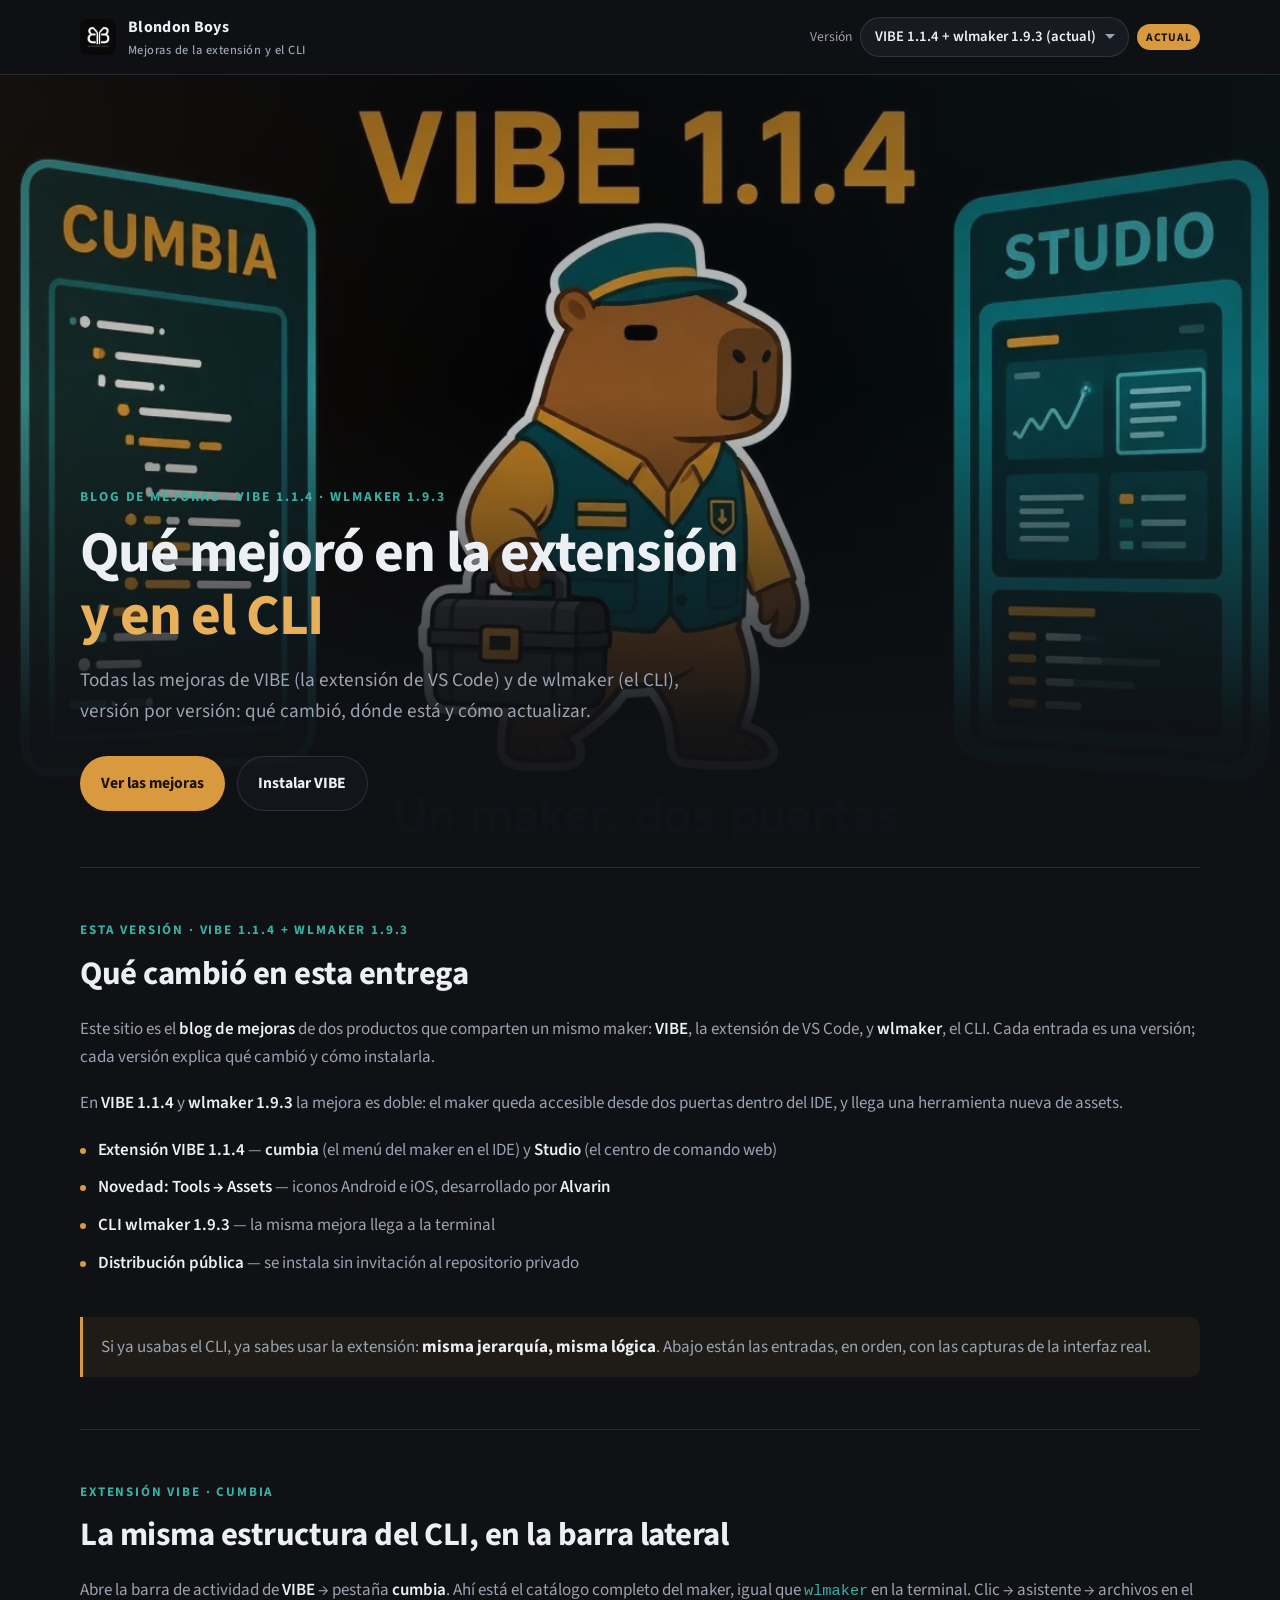
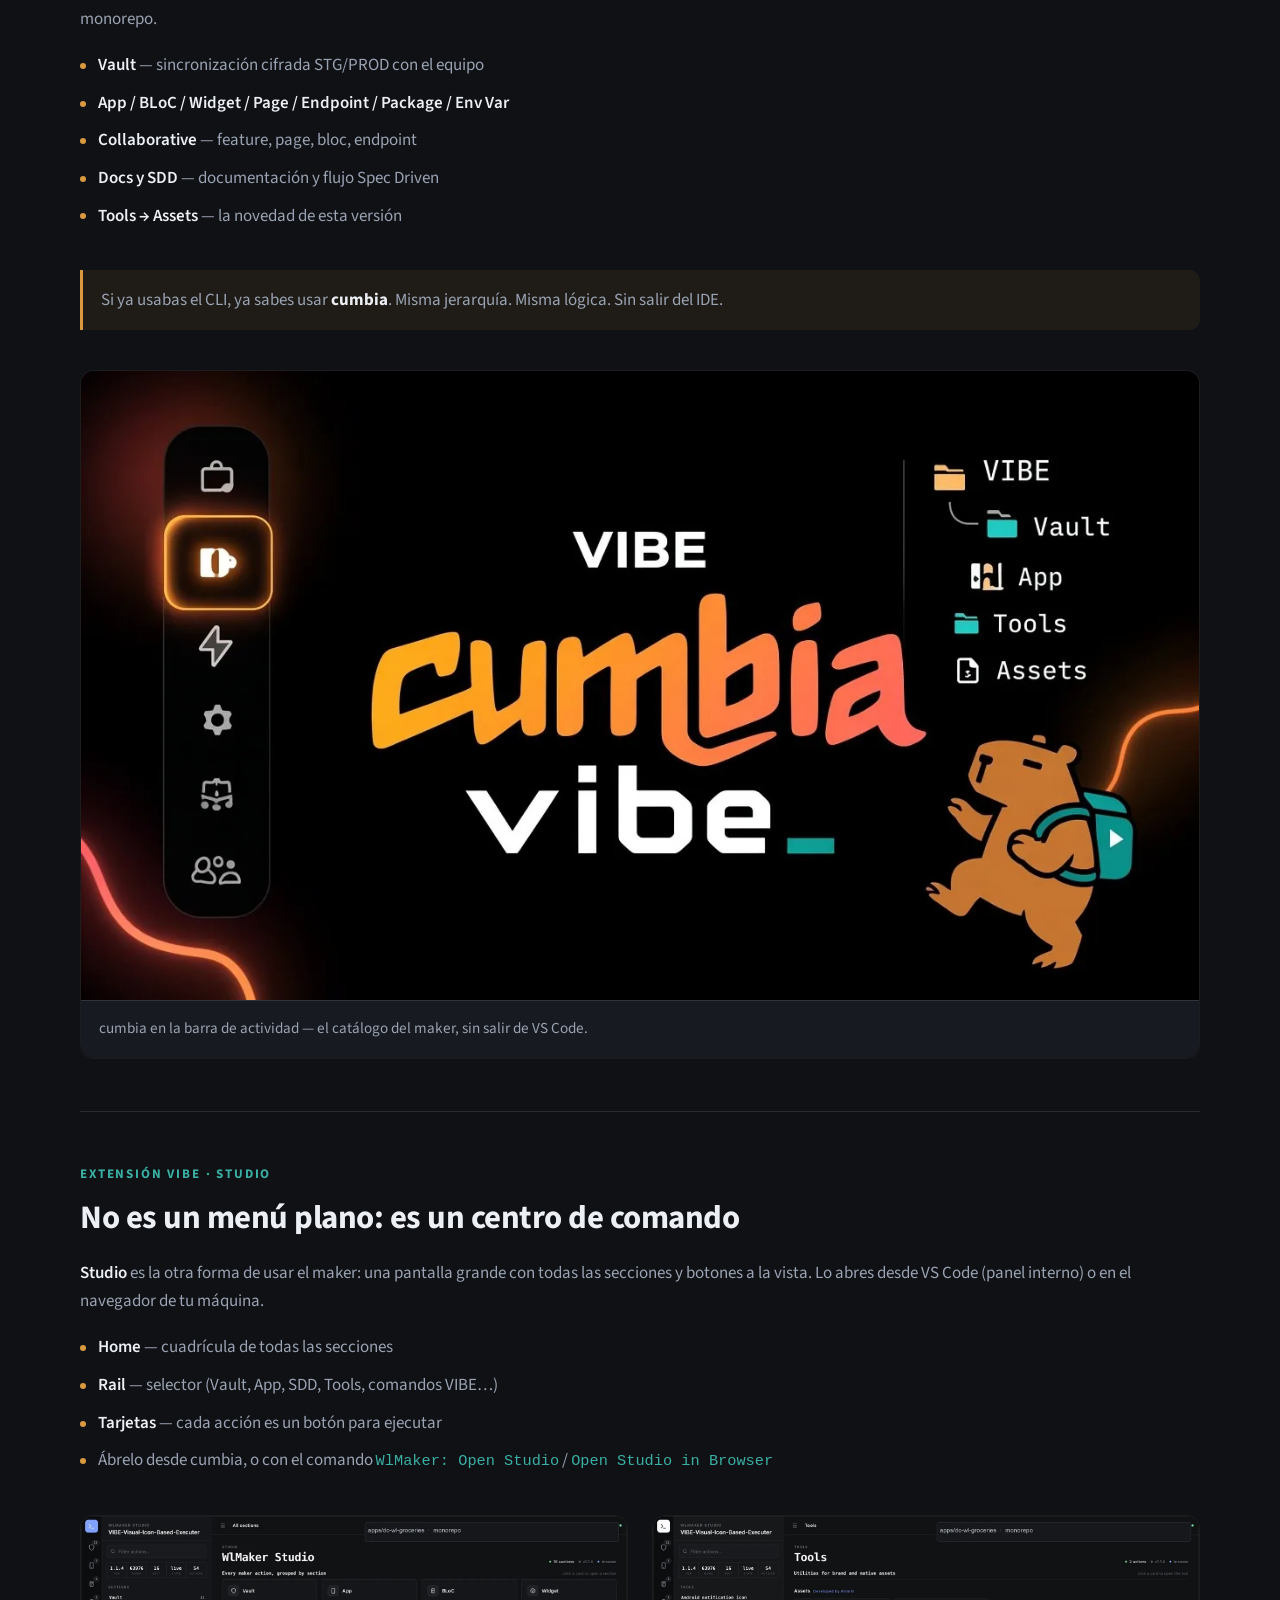
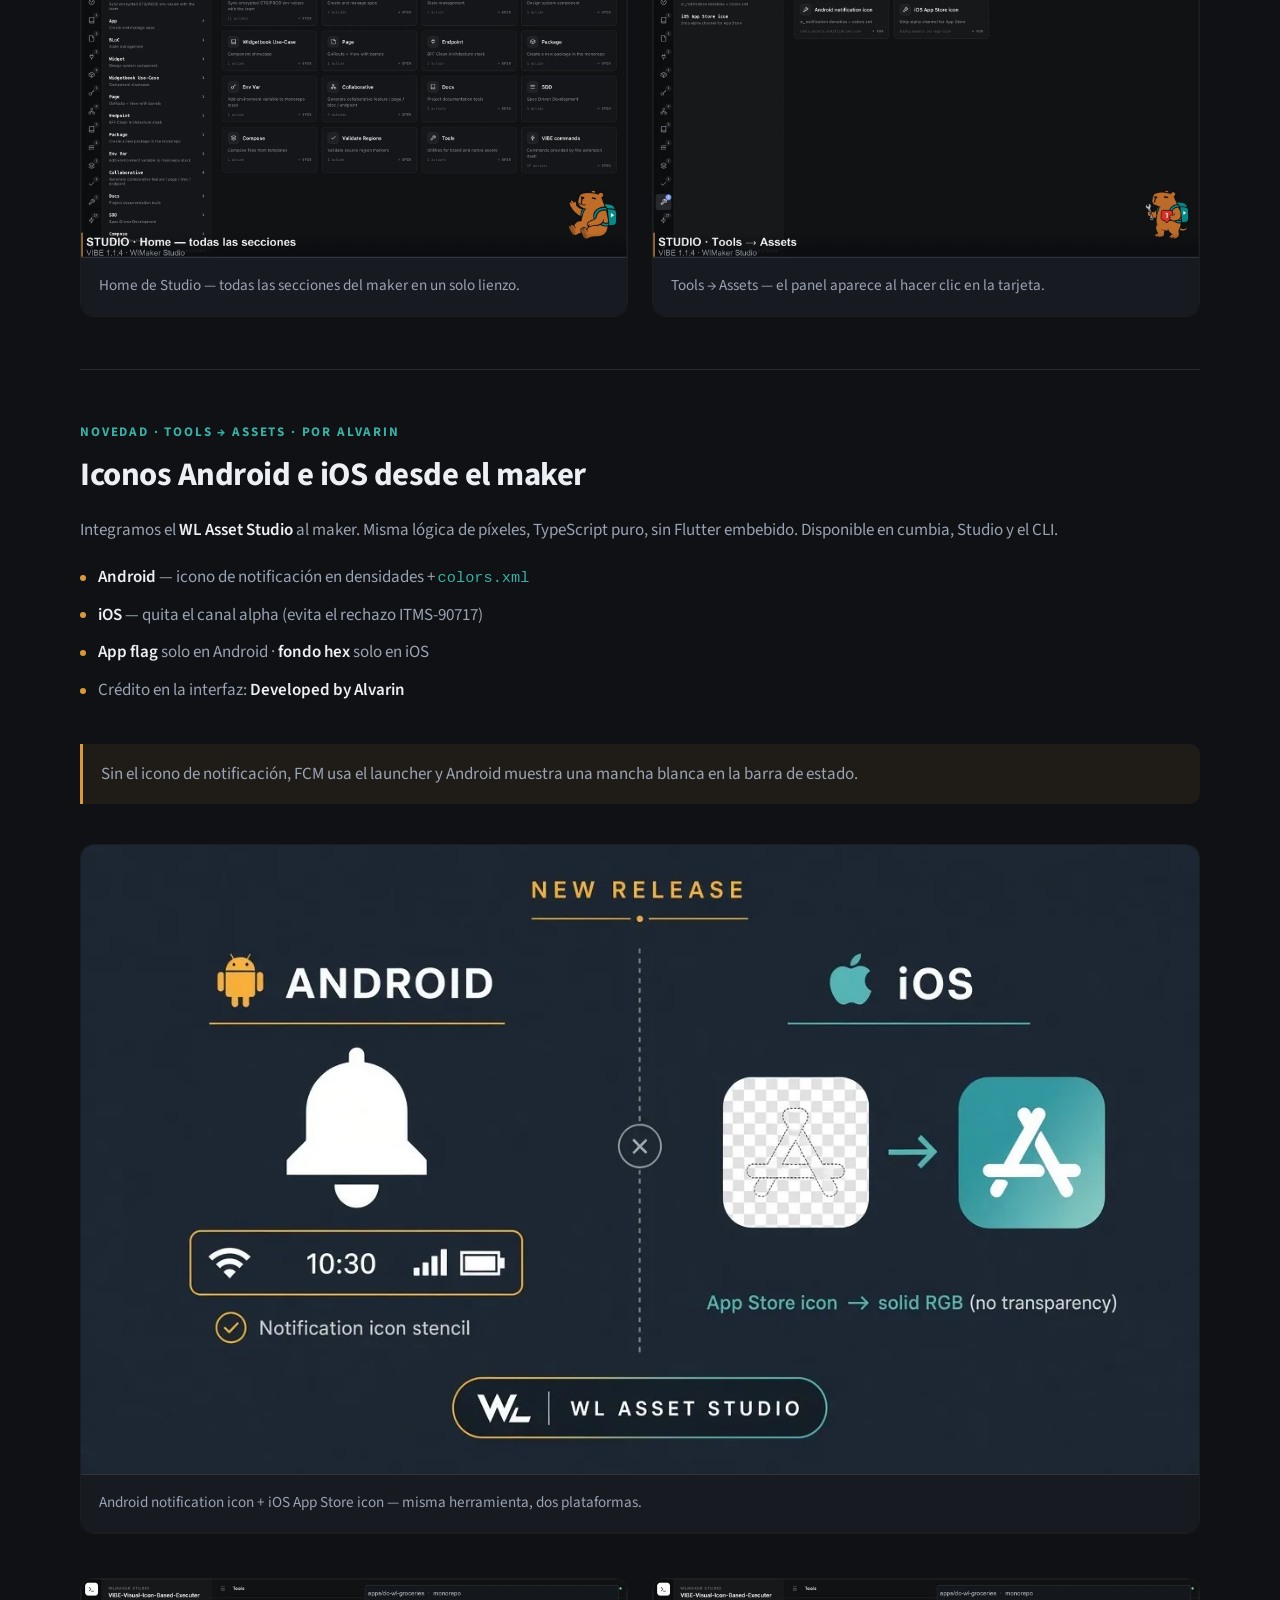
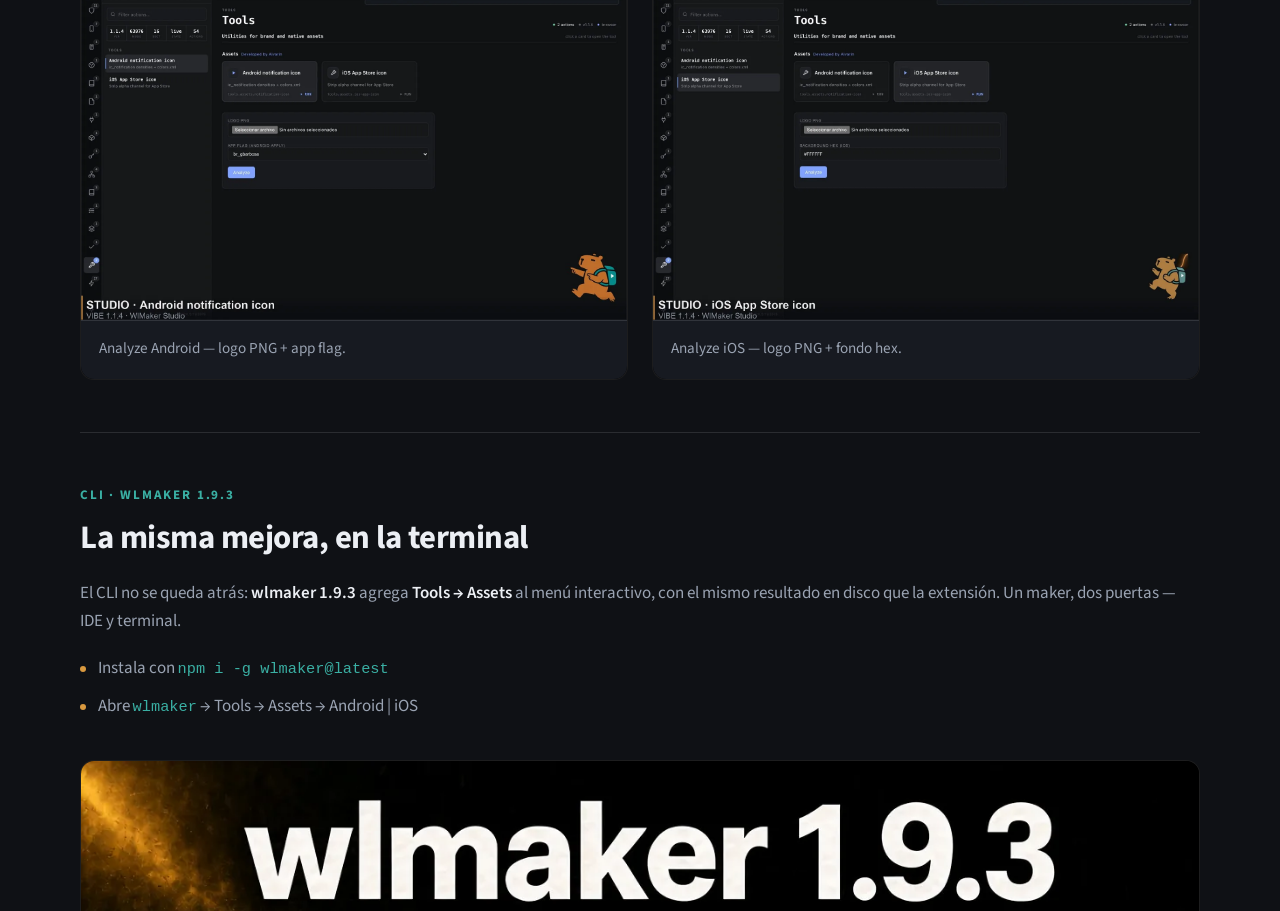
==== docs/index.html @ 05b97b45 "docs: publish launch page (1.1.4)" ====
<!doctype html>
<html lang="es">
<head>
  <meta charset="utf-8" />
  <title>VIBE — mejoras de la extensión y el CLI</title>
  <meta http-equiv="refresh" content="0; url=1.1.4/" />
  <link rel="canonical" href="1.1.4/" />
</head>
<body>
  <p>Ir a la <a href="1.1.4/">última versión (1.1.4)</a>.</p>
</body>
</html>
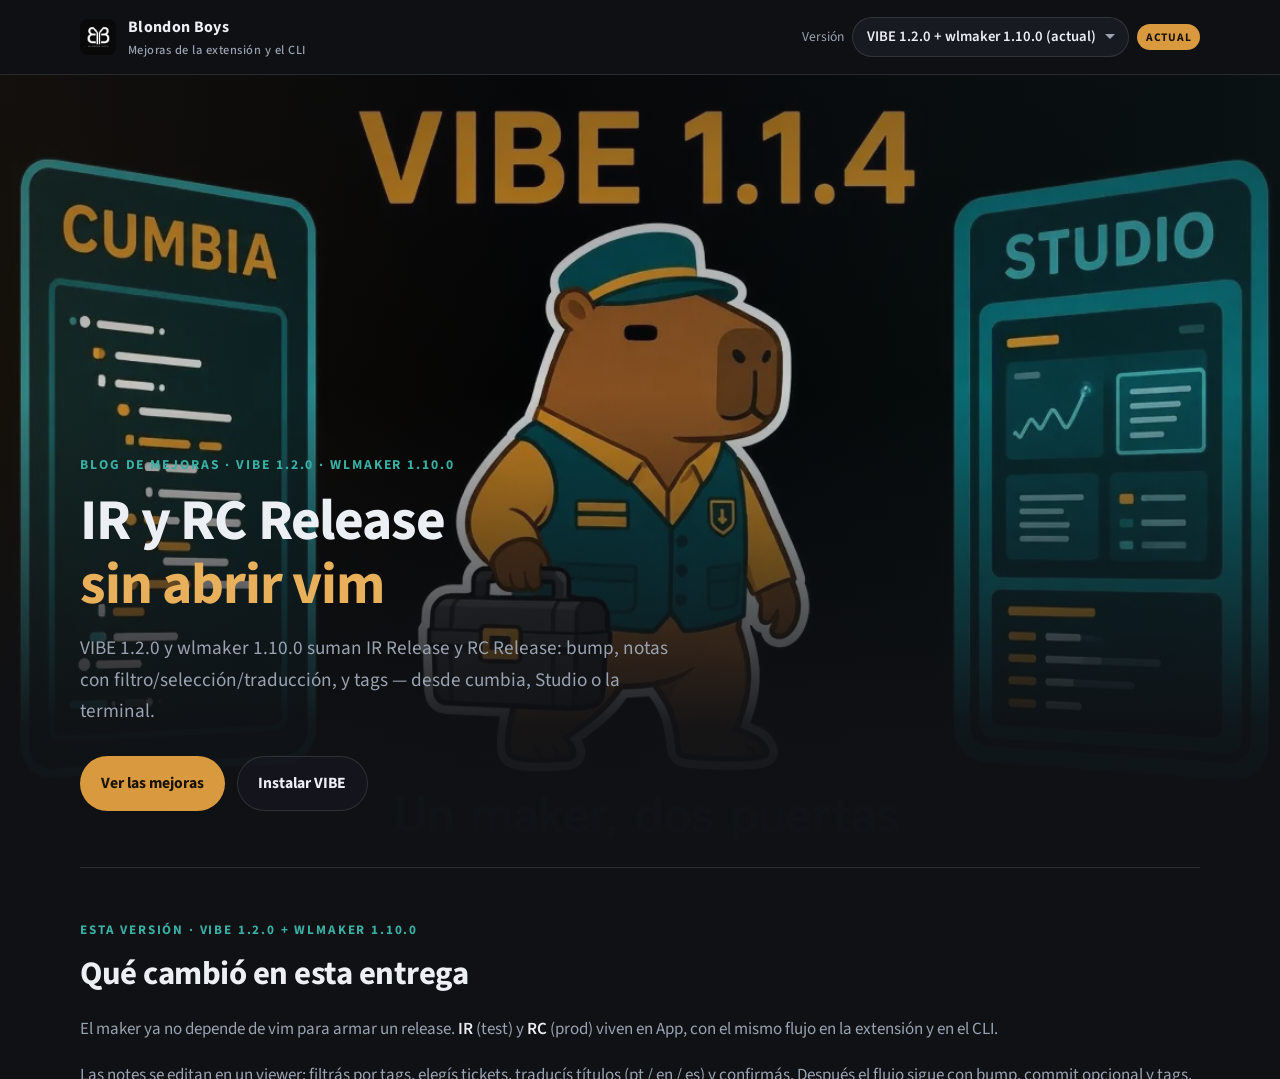
==== commit 86dd1302: "docs: publish launch page (1.2.0)" ====
--- a/docs/index.html
+++ b/docs/index.html
@@ -3,10 +3,10 @@
 <head>
   <meta charset="utf-8" />
   <title>VIBE — mejoras de la extensión y el CLI</title>
-  <meta http-equiv="refresh" content="0; url=1.1.4/" />
-  <link rel="canonical" href="1.1.4/" />
+  <meta http-equiv="refresh" content="0; url=1.2.0/" />
+  <link rel="canonical" href="1.2.0/" />
 </head>
 <body>
-  <p>Ir a la <a href="1.1.4/">última versión (1.1.4)</a>.</p>
+  <p>Ir a la <a href="1.2.0/">última versión (1.2.0)</a>.</p>
 </body>
 </html>
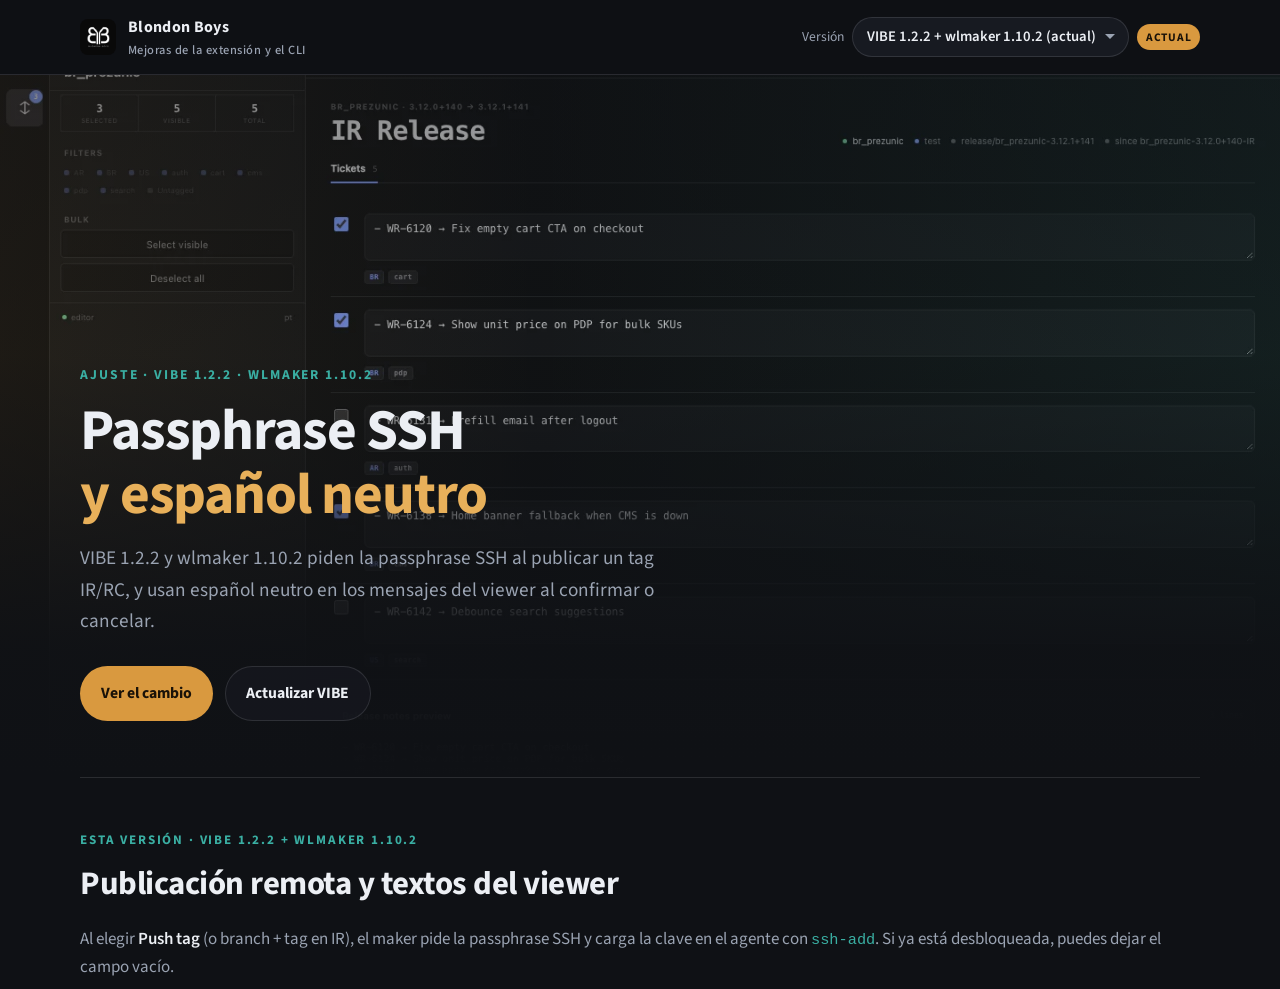
==== commit 385c9bf1: "docs: publish launch page (1.2.2)" ====
--- a/docs/index.html
+++ b/docs/index.html
@@ -3,10 +3,10 @@
 <head>
   <meta charset="utf-8" />
   <title>VIBE — mejoras de la extensión y el CLI</title>
-  <meta http-equiv="refresh" content="0; url=1.2.0/" />
-  <link rel="canonical" href="1.2.0/" />
+  <meta http-equiv="refresh" content="0; url=1.2.2/" />
+  <link rel="canonical" href="1.2.2/" />
 </head>
 <body>
-  <p>Ir a la <a href="1.2.0/">última versión (1.2.0)</a>.</p>
+  <p>Ir a la <a href="1.2.2/">última versión (1.2.2)</a>.</p>
 </body>
 </html>
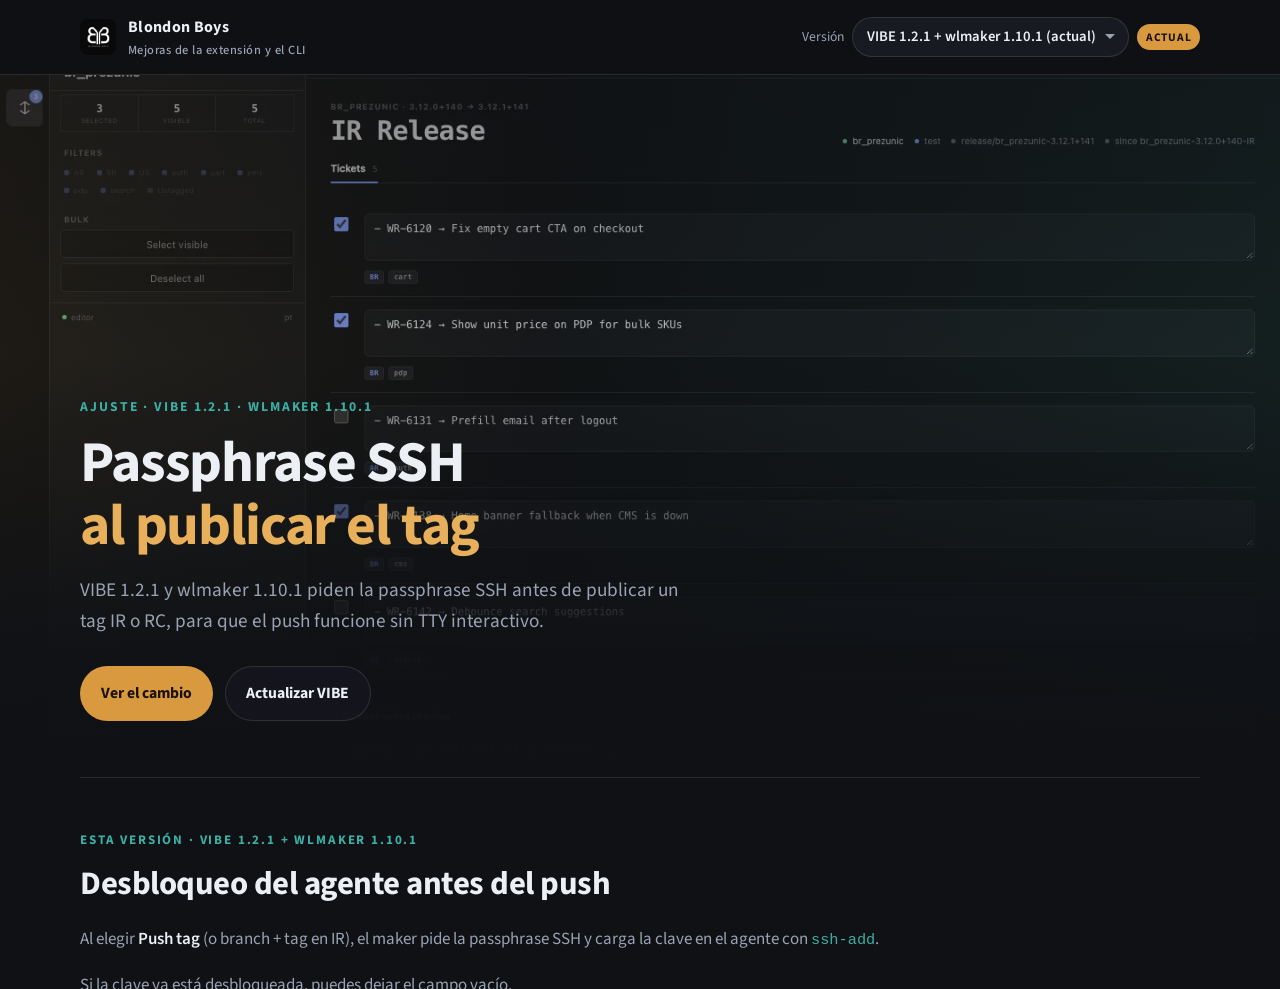
==== commit 643aab7e: "docs: publish launch page (1.2.1)" ====
--- a/docs/index.html
+++ b/docs/index.html
@@ -3,10 +3,10 @@
 <head>
   <meta charset="utf-8" />
   <title>VIBE — mejoras de la extensión y el CLI</title>
-  <meta http-equiv="refresh" content="0; url=1.2.2/" />
-  <link rel="canonical" href="1.2.2/" />
+  <meta http-equiv="refresh" content="0; url=1.2.1/" />
+  <link rel="canonical" href="1.2.1/" />
 </head>
 <body>
-  <p>Ir a la <a href="1.2.2/">última versión (1.2.2)</a>.</p>
+  <p>Ir a la <a href="1.2.1/">última versión (1.2.1)</a>.</p>
 </body>
 </html>
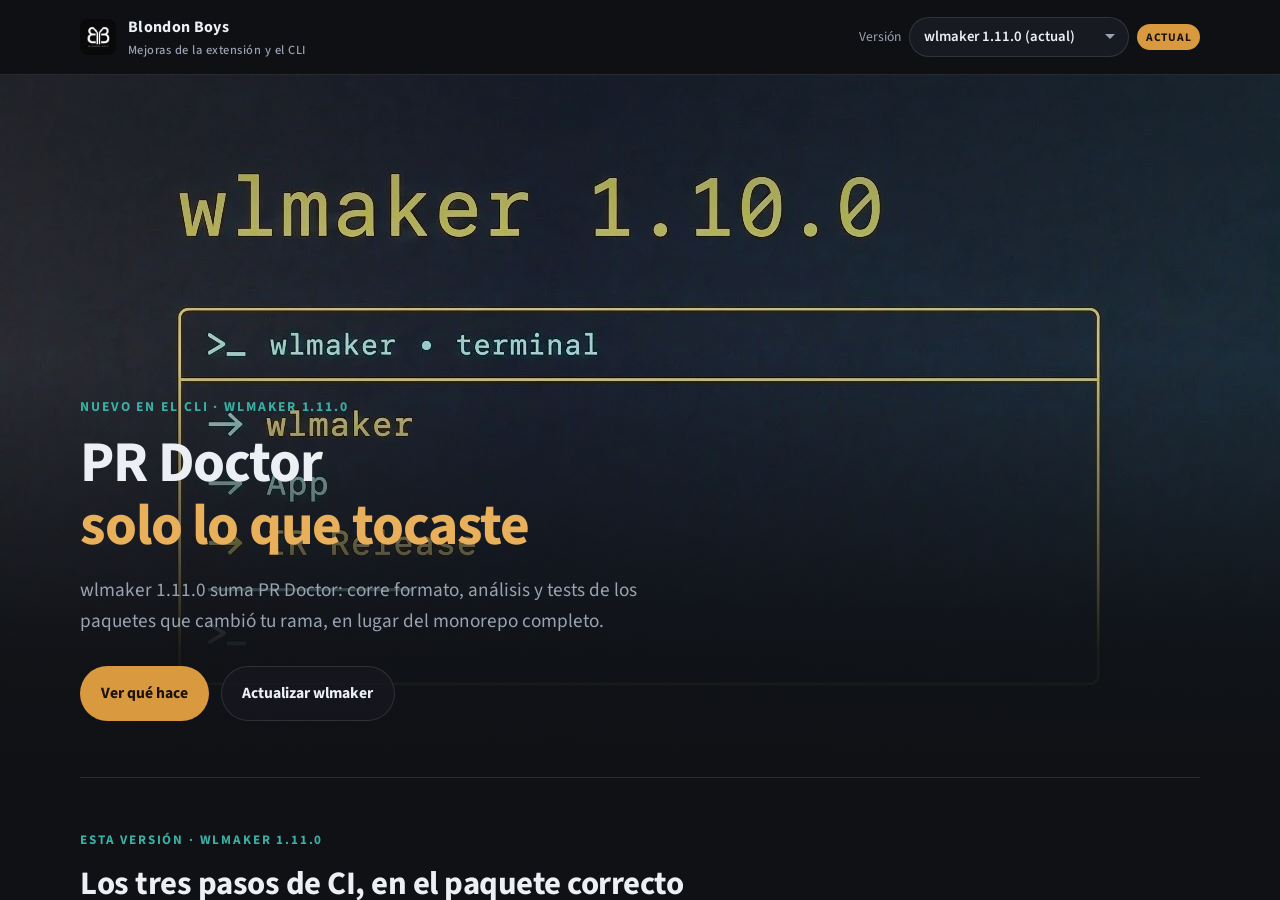
==== commit 6a303265: "docs: publish launch page (1.11.0)" ====
--- a/docs/index.html
+++ b/docs/index.html
@@ -3,10 +3,10 @@
 <head>
   <meta charset="utf-8" />
   <title>VIBE — mejoras de la extensión y el CLI</title>
-  <meta http-equiv="refresh" content="0; url=1.2.1/" />
-  <link rel="canonical" href="1.2.1/" />
+  <meta http-equiv="refresh" content="0; url=1.11.0/" />
+  <link rel="canonical" href="1.11.0/" />
 </head>
 <body>
-  <p>Ir a la <a href="1.2.1/">última versión (1.2.1)</a>.</p>
+  <p>Ir a la <a href="1.11.0/">última versión (1.11.0)</a>.</p>
 </body>
 </html>
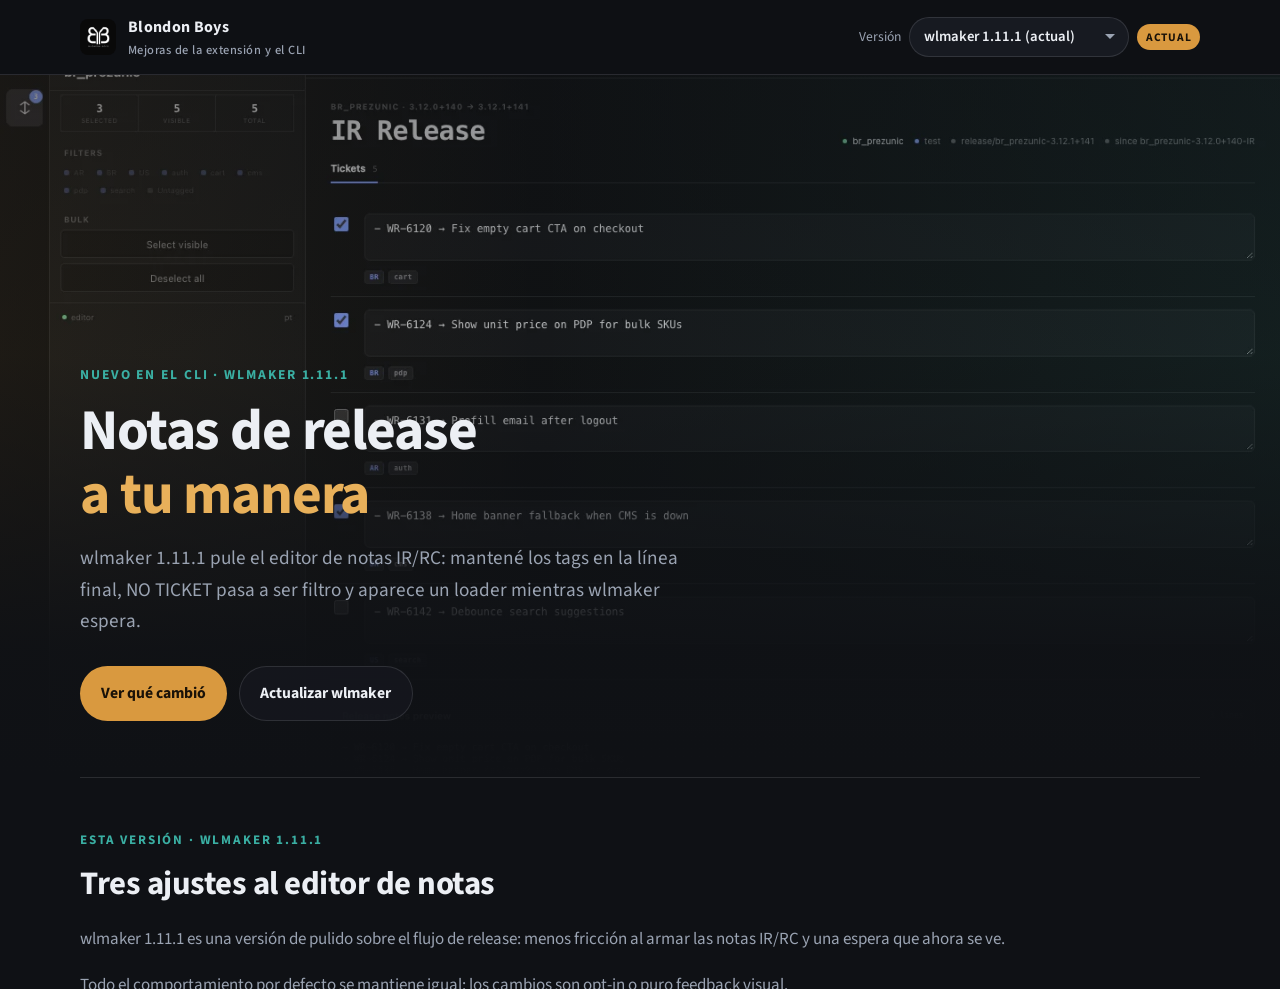
==== commit 0e0ef2c7: "docs: publish launch page (1.11.1)" ====
--- a/docs/index.html
+++ b/docs/index.html
@@ -3,10 +3,10 @@
 <head>
   <meta charset="utf-8" />
   <title>VIBE — mejoras de la extensión y el CLI</title>
-  <meta http-equiv="refresh" content="0; url=1.11.0/" />
-  <link rel="canonical" href="1.11.0/" />
+  <meta http-equiv="refresh" content="0; url=1.11.1/" />
+  <link rel="canonical" href="1.11.1/" />
 </head>
 <body>
-  <p>Ir a la <a href="1.11.0/">última versión (1.11.0)</a>.</p>
+  <p>Ir a la <a href="1.11.1/">última versión (1.11.1)</a>.</p>
 </body>
 </html>
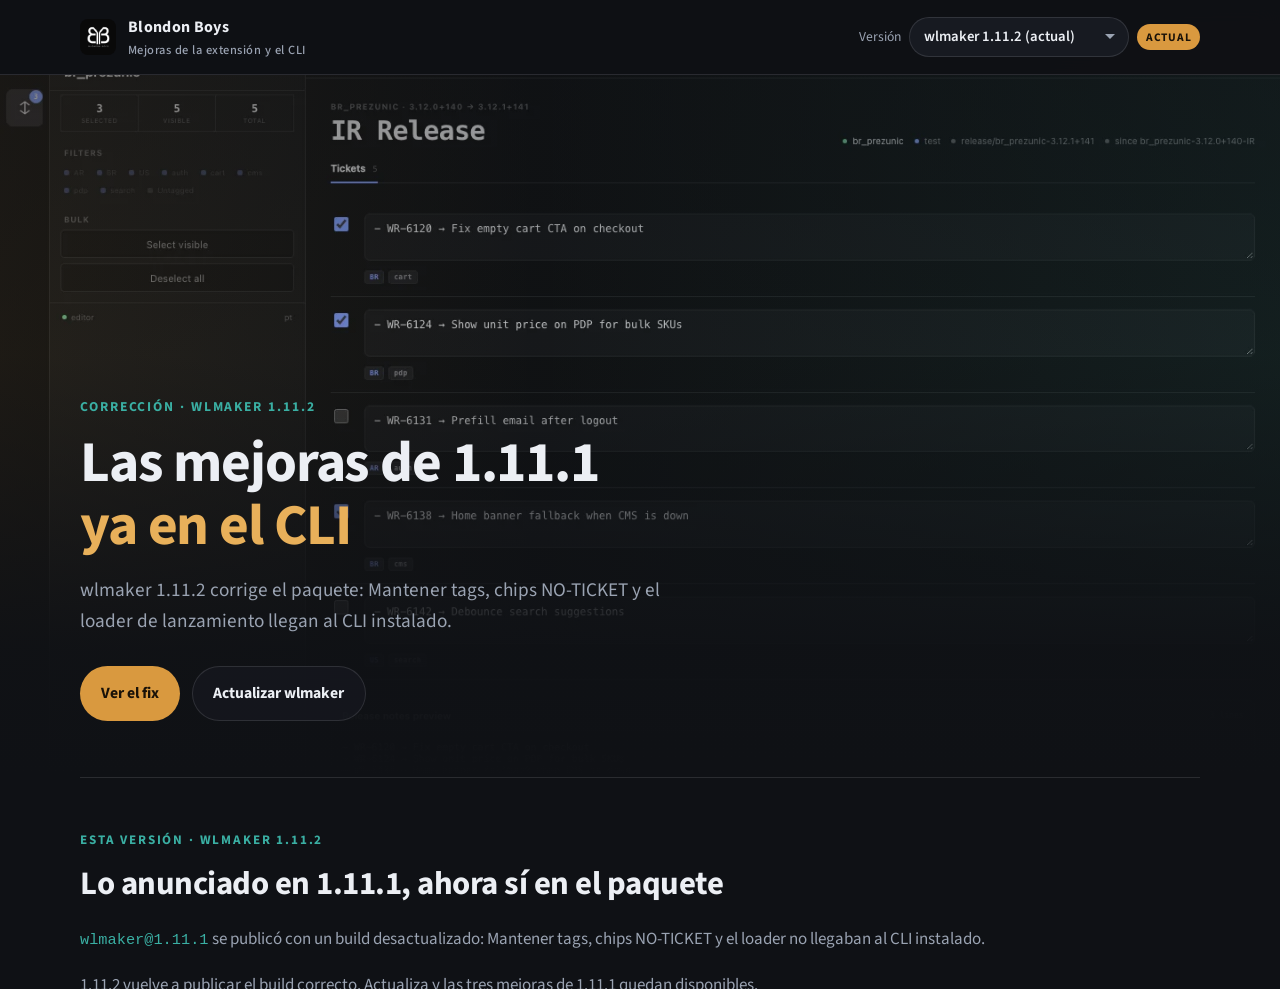
==== commit f3ce5153: "docs: publish launch page (1.11.2)" ====
--- a/docs/index.html
+++ b/docs/index.html
@@ -3,10 +3,10 @@
 <head>
   <meta charset="utf-8" />
   <title>VIBE — mejoras de la extensión y el CLI</title>
-  <meta http-equiv="refresh" content="0; url=1.11.1/" />
-  <link rel="canonical" href="1.11.1/" />
+  <meta http-equiv="refresh" content="0; url=1.11.2/" />
+  <link rel="canonical" href="1.11.2/" />
 </head>
 <body>
-  <p>Ir a la <a href="1.11.1/">última versión (1.11.1)</a>.</p>
+  <p>Ir a la <a href="1.11.2/">última versión (1.11.2)</a>.</p>
 </body>
 </html>
